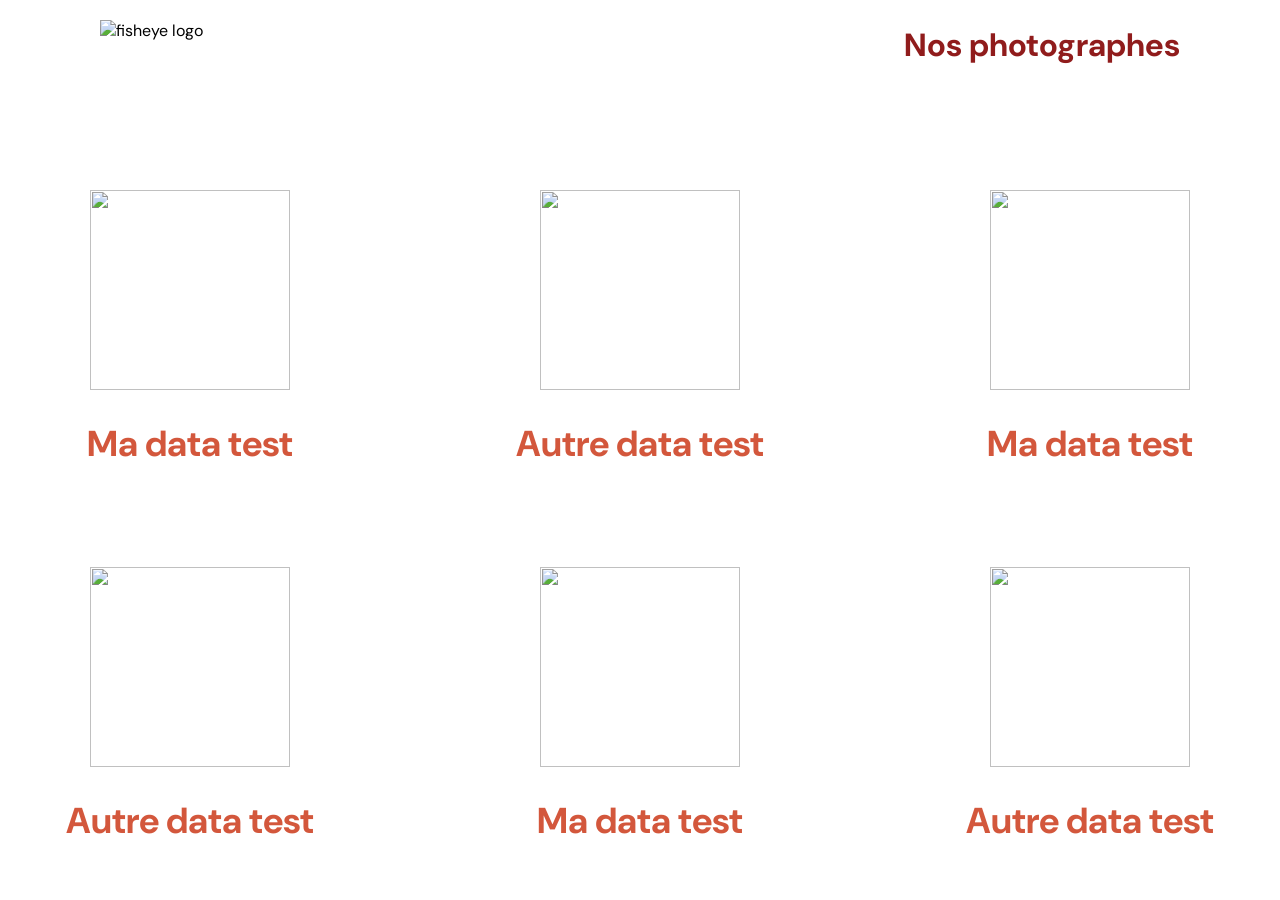
==== index.html @ 380f3cb3 "developp-initial-commit" ====
<!DOCTYPE html>
<html lang="fr">
  <head>
    <link href="css/style.css" rel="stylesheet" type="text/css" />
    <meta charset="utf-8">
    <link rel="icon" type="image/png" href="assets/favicon.png">
    <link href="https://fonts.googleapis.com/css?family=DM+Sans&display=swap" rel="stylesheet">
    <title>Fisheye</title>
  </head>
  <body>
    <header>
        <img src="assets/images/logo.png" class="logo" alt="fisheye logo"/>
        <h1>Nos photographes</h1>
    </header>
    <main id="main">
        <div class="photographer-section"></div>
    </main>
    <script src="scripts/templates/photographer.js"></script>
    <script src="scripts/pages/index.js"></script>
  </body>
</html>
---- css/style.css ----
@import url("photographer.css");

body {
    font-family: "DM Sans", sans-serif;
    margin: 0;
}


header {
    display: flex;
    flex-direction: row;
    justify-content: space-between;
    align-items: center;
    height: 90px;
}

h1 {
    color: #901C1C;
    margin-right: 100px;
}

.logo {
    height: 50px;
    margin-left: 100px;
}

.photographer-section {
    display: grid;
    grid-template-columns: 1fr 1fr 1fr;
    gap: 70px;
    margin-top: 100px;
}

.photographer-section article {
    justify-self: center;
    display: flex;
    justify-content: center;
    align-items: center;
    flex-direction: column;
}

.photographer-section article h2 {
    color: #D3573C;
    font-size: 36px;
}

.photographer-section article img {
    height: 200px;
    width: 200px;
}
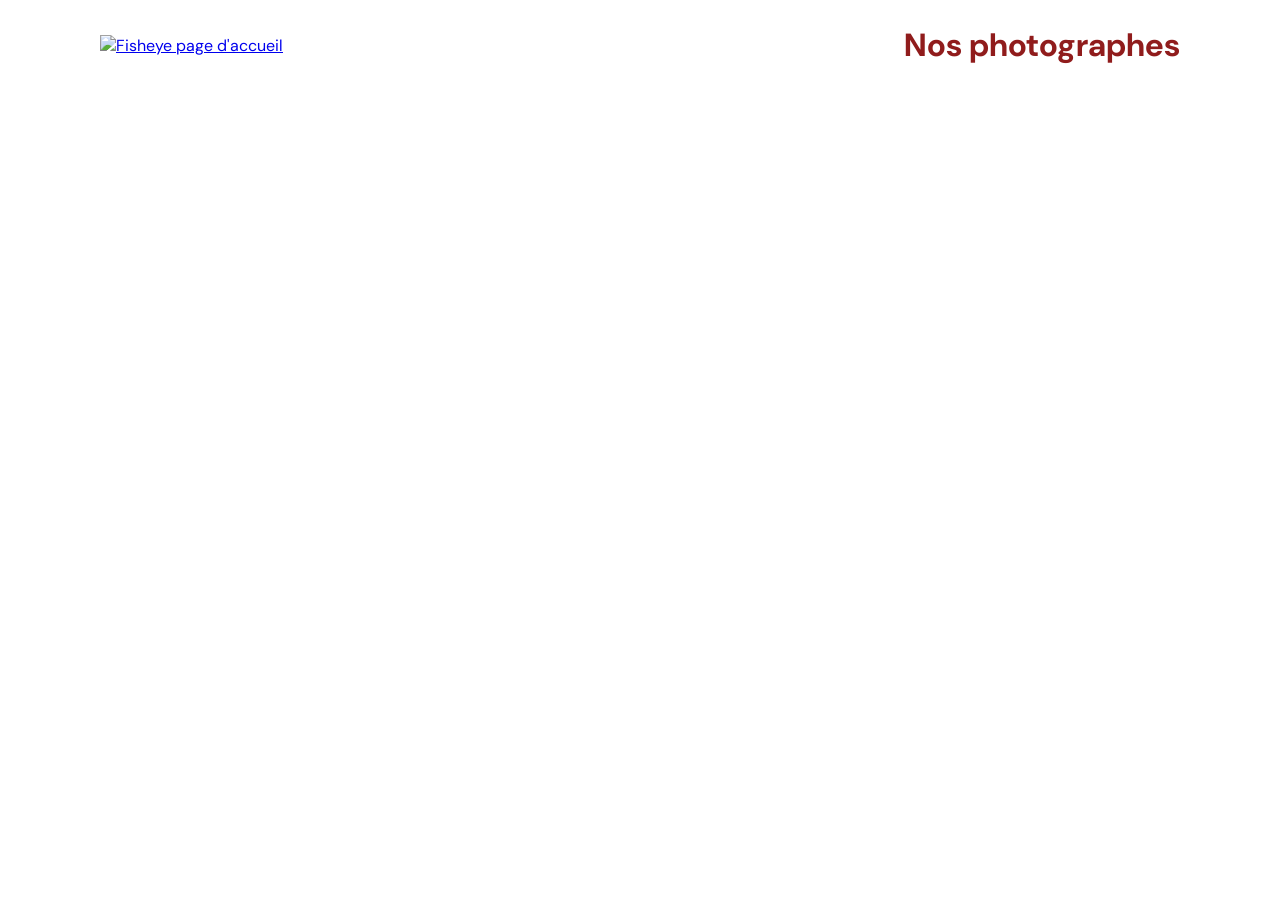
==== commit acb73baf: "feature-index-integration" ====
--- a/index.html
+++ b/index.html
@@ -8,11 +8,13 @@
     <title>Fisheye</title>
   </head>
   <body>
-    <header>
-        <img src="assets/images/logo.png" class="logo" alt="fisheye logo"/>
-        <h1>Nos photographes</h1>
+    <header role="banner">
+      <a href="index.html" role="link">
+      <img src="assets/images/logo.png" class="logo" alt="Fisheye page d'accueil"/>
+      </a>
+      <h1>Nos photographes</h1>
     </header>
-    <main id="main">
+    <main id="main" role="main">
         <div class="photographer-section"></div>
     </main>
     <script src="scripts/templates/photographer.js"></script>
--- a/css/style.css
+++ b/css/style.css
@@ -1,50 +1,172 @@
-@import url("photographer.css");
-
 body {
-    font-family: "DM Sans", sans-serif;
-    margin: 0;
+  font-family: "DM Sans", sans-serif;
+  margin: 0;
+  padding: 0;
+  font-style: normal;
 }
 
-
 header {
-    display: flex;
-    flex-direction: row;
-    justify-content: space-between;
-    align-items: center;
-    height: 90px;
+  display: flex;
+  flex-direction: row;
+  justify-content: space-between;
+  align-items: center;
+  height: 90px;
 }
 
 h1 {
-    color: #901C1C;
-    margin-right: 100px;
+  color: #901C1C;
+  margin-right: 100px;
 }
 
 .logo {
-    height: 50px;
-    margin-left: 100px;
+  height: 50px;
+  margin-left: 100px;
 }
 
 .photographer-section {
-    display: grid;
-    grid-template-columns: 1fr 1fr 1fr;
-    gap: 70px;
-    margin-top: 100px;
+  display: grid;
+  grid-template-columns: 1fr 1fr 1fr;
+  gap: 70px;
+  margin-top: 100px;
 }
 
-.photographer-section article {
-    justify-self: center;
-    display: flex;
-    justify-content: center;
-    align-items: center;
-    flex-direction: column;
+.photographer-section article a {
+  justify-self: center;
+  display: flex;
+  justify-content: center;
+  align-items: center;
+  flex-direction: column;
+  text-decoration: none;
+}
+.photographer-section article a h2 {
+  color: #D3573C;
+  font-size: 36px;
+  font-weight: 400;
+  margin-top: 16px;
+  margin-bottom: 5px;
+}
+.photographer-section article a .article__img--rounded {
+  height: 200px;
+  width: 200px;
+  border-radius: 50%;
+  box-shadow: 0 4px 12px rgba(0, 0, 0, 0.25);
+  overflow: clip;
+  display: flex;
+  justify-content: center;
+  position: relative;
+}
+.photographer-section article a .article__img {
+  height: 358px;
+  position: absolute;
+  top: -50px;
+  -o-object-fit: contain;
+     object-fit: contain;
+}
+.photographer-section article a .article__img--square {
+  height: 200px;
+  position: absolute;
+  top: 0px;
+  -o-object-fit: contain;
+     object-fit: contain;
 }
 
-.photographer-section article h2 {
-    color: #D3573C;
-    font-size: 36px;
+.article__info {
+  display: flex;
+  flex-direction: column;
+  align-items: center;
+  gap: 5px;
+}
+.article__info--location {
+  font-size: 15px;
+  color: #901C1C;
+  margin: 0;
+}
+.article__info--tagline {
+  font-size: 12px;
+  color: black;
+  margin: 0;
+}
+.article__info--price {
+  font-size: 11px;
+  color: #757575;
+  margin: 0;
 }
 
-.photographer-section article img {
-    height: 200px;
-    width: 200px;
-}+/****** page photographer ***********/
+#contact-modal {
+  display: none;
+}
+
+.photograph-header {
+  background-color: #FAFAFA;
+  height: 300px;
+  margin: 0 100px;
+}
+
+.contact-button {
+  font-size: 20px;
+  font-weight: bold;
+  color: white;
+  padding: 11px;
+  width: 170px;
+  height: 70px;
+  border: none;
+  background-color: #901C1C;
+  border-radius: 5px;
+  cursor: pointer;
+}
+
+/****** modal ***********/
+.modal {
+  border-radius: 5px;
+  background-color: #DB8876;
+  width: 50%;
+  display: flex;
+  flex-direction: column;
+  align-items: center;
+  justify-content: space-between;
+  padding: 35px;
+  margin: auto;
+}
+
+.modal header {
+  justify-content: space-between;
+  width: 100%;
+}
+
+.modal header img {
+  cursor: pointer;
+}
+
+.modal header h2 {
+  font-size: 64px;
+  font-weight: normal;
+  text-align: center;
+}
+
+form {
+  display: flex;
+  width: 100%;
+  flex-direction: column;
+  align-items: flex-start;
+}
+
+form label {
+  color: #312E2E;
+  font-size: 36px;
+}
+
+form div {
+  display: flex;
+  flex-direction: column;
+  width: 100%;
+  align-items: self-start;
+  margin-bottom: 26px;
+}
+
+form input {
+  width: 100%;
+  height: 68px;
+  border: none;
+  border-radius: 5px;
+}/*# sourceMappingURL=style.css.map */
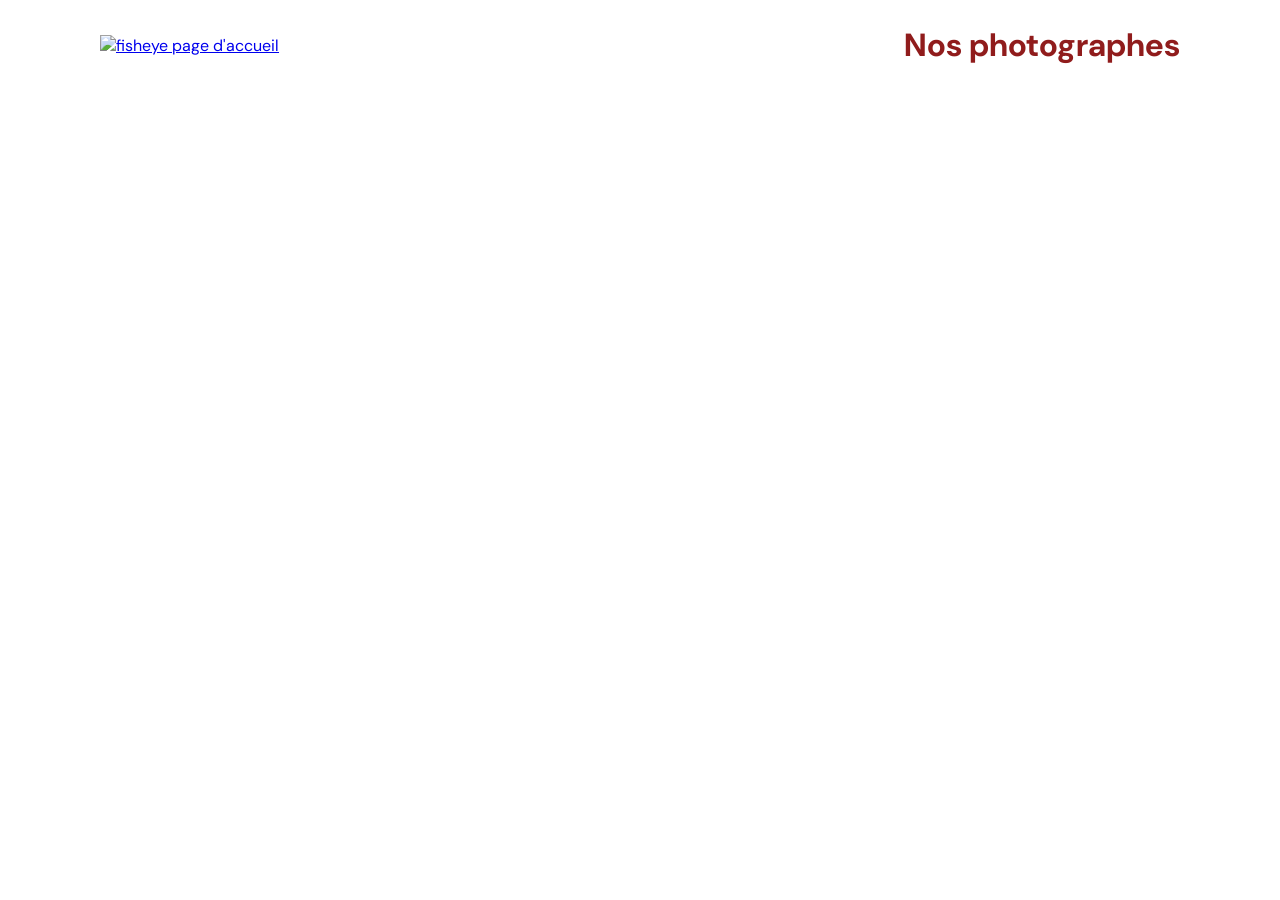
==== commit b4028452: "feature-link-index-photographer" ====
--- a/index.html
+++ b/index.html
@@ -8,16 +8,16 @@
     <title>Fisheye</title>
   </head>
   <body>
-    <header role="banner">
-      <a href="index.html" role="link">
-      <img src="assets/images/logo.png" class="logo" alt="Fisheye page d'accueil"/>
+    <header>
+      <a href="index.html">
+      <img src="assets/images/logo.png" class="logo" alt="fisheye page d'accueil"/>
       </a>
       <h1>Nos photographes</h1>
     </header>
-    <main id="main" role="main">
+    <main id="main">
         <div class="photographer-section"></div>
     </main>
-    <script src="scripts/templates/photographer.js"></script>
+    <script src="scripts/templates/photographer-card.js"></script>
     <script src="scripts/pages/index.js"></script>
   </body>
 </html>
--- a/css/style.css
+++ b/css/style.css
@@ -1,3 +1,24 @@
+/*.......Accessibility......*/
+/* Hide elements visually but keep them accessible to screen readers */
+.sr-only {
+  position: absolute;
+  width: 1px;
+  height: 1px;
+  padding: 0;
+  margin: -1px;
+  overflow: hidden;
+  clip: rect(0, 0, 0, 0);
+  border: 0;
+}
+
+:focus {
+  outline: 5px solid rgba(82, 214, 244, 0.5);
+  outline-offset: 4px;
+  border-radius: 15px;
+  background-color: #FAFAFA;
+}
+
+/*.......general......*/
 body {
   font-family: "DM Sans", sans-serif;
   margin: 0;
@@ -23,6 +44,7 @@
   margin-left: 100px;
 }
 
+/*.......Photographer section......*/
 .photographer-section {
   display: grid;
   grid-template-columns: 1fr 1fr 1fr;
@@ -40,7 +62,7 @@
 }
 .photographer-section article a h2 {
   color: #D3573C;
-  font-size: 36px;
+  font-size: 2.25em;
   font-weight: 400;
   margin-top: 16px;
   margin-bottom: 5px;
@@ -50,10 +72,12 @@
   width: 200px;
   border-radius: 50%;
   box-shadow: 0 4px 12px rgba(0, 0, 0, 0.25);
+  background: transparent;
   overflow: clip;
   display: flex;
   justify-content: center;
   position: relative;
+  box-sizing: content-box;
 }
 .photographer-section article a .article__img {
   height: 358px;
@@ -77,30 +101,64 @@
   gap: 5px;
 }
 .article__info--location {
-  font-size: 15px;
+  font-size: 1.06em;
   color: #901C1C;
   margin: 0;
 }
 .article__info--tagline {
-  font-size: 12px;
+  font-size: 0.75em;
   color: black;
   margin: 0;
 }
 .article__info--price {
-  font-size: 11px;
+  font-size: 0.69em;
   color: #757575;
   margin: 0;
 }
 
 /****** page photographer ***********/
+body {
+  font-family: "DM Sans", sans-serif;
+  margin: 0;
+  padding: 0;
+  font-style: normal;
+}
+
 #contact-modal {
   display: none;
 }
 
-.photograph-header {
+.header-photographer {
   background-color: #FAFAFA;
-  height: 300px;
+  height: 313px;
   margin: 0 100px;
+  display: flex;
+  flex-direction: row;
+  justify-content: space-between;
+  align-items: center;
+  padding: 0 50px;
+}
+.header-photographer__section-info {
+  display: flex;
+  flex-direction: column;
+  gap: 1em;
+}
+.header-photographer__section-info--title {
+  color: #D3573C;
+  font-size: 4em;
+  font-weight: 400;
+  margin-top: -15%;
+  margin-bottom: -5%;
+}
+.header-photographer__section-info--location {
+  font-size: 1.5em;
+  color: #901C1C;
+  margin: 0;
+}
+.header-photographer__section-info--tagline {
+  font-size: 1.125em;
+  color: black;
+  margin: 0;
 }
 
 .contact-button {
@@ -116,6 +174,34 @@
   cursor: pointer;
 }
 
+.article__img--rounded {
+  height: 200px;
+  width: 200px;
+  border-radius: 50%;
+  box-shadow: 0 4px 12px rgba(0, 0, 0, 0.25);
+  background: transparent;
+  overflow: clip;
+  display: flex;
+  justify-content: center;
+  position: relative;
+  box-sizing: content-box;
+}
+
+.article__img {
+  height: 358px;
+  position: absolute;
+  top: -50px;
+  -o-object-fit: contain;
+     object-fit: contain;
+}
+.article__img--square {
+  height: 200px;
+  position: absolute;
+  top: 0px;
+  -o-object-fit: contain;
+     object-fit: contain;
+}
+
 /****** modal ***********/
 .modal {
   border-radius: 5px;
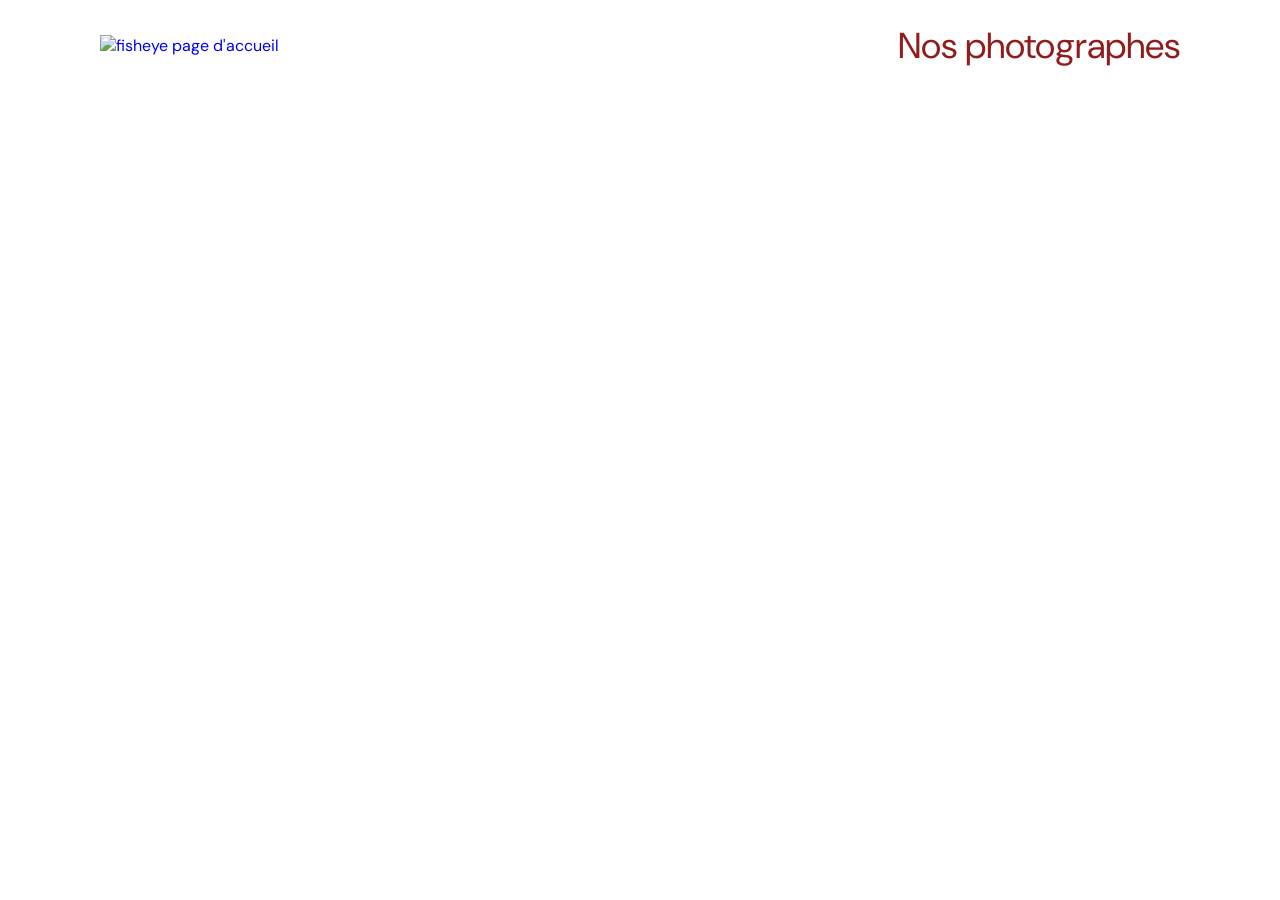
==== commit 81b9d56b: "fix-accessibility-validators" ====
--- a/index.html
+++ b/index.html
@@ -12,7 +12,7 @@
       <a href="index.html">
       <img src="assets/images/logo.png" class="logo" alt="fisheye page d'accueil"/>
       </a>
-      <h1>Nos photographes</h1>
+      <h1 class="header-title">Nos photographes</h1>
     </header>
     <main id="main">
         <div class="photographer-section"></div>
--- a/css/style.css
+++ b/css/style.css
@@ -1,3 +1,9 @@
+* {
+  box-sizing: border-box;
+  margin: 0;
+  padding: 0;
+}
+
 /*.......Accessibility......*/
 /* Hide elements visually but keep them accessible to screen readers */
 .sr-only {
@@ -26,6 +32,10 @@
   font-style: normal;
 }
 
+a {
+  text-decoration: none;
+}
+
 header {
   display: flex;
   flex-direction: row;
@@ -34,7 +44,9 @@
   height: 90px;
 }
 
-h1 {
+.header-title {
+  font-size: 2.25em;
+  font-weight: 400;
   color: #901C1C;
   margin-right: 100px;
 }
@@ -60,12 +72,13 @@
   flex-direction: column;
   text-decoration: none;
 }
-.photographer-section article a h2 {
+.photographer-section article a .article__title {
   color: #D3573C;
   font-size: 2.25em;
   font-weight: 400;
   margin-top: 16px;
   margin-bottom: 5px;
+  white-space: nowrap;
 }
 .photographer-section article a .article__img--rounded {
   height: 200px;
@@ -119,19 +132,22 @@
 /****** page photographer ***********/
 body {
   font-family: "DM Sans", sans-serif;
-  margin: 0;
-  padding: 0;
   font-style: normal;
+  height: auto;
+}
+
+#main {
+  margin: 0 100px;
 }
 
 #contact-modal {
   display: none;
+  background-color: #DB8876;
 }
 
 .header-photographer {
   background-color: #FAFAFA;
   height: 313px;
-  margin: 0 100px;
   display: flex;
   flex-direction: row;
   justify-content: space-between;
@@ -141,28 +157,24 @@
 .header-photographer__section-info {
   display: flex;
   flex-direction: column;
-  gap: 1em;
+  gap: 1.2em;
 }
 .header-photographer__section-info--title {
   color: #D3573C;
   font-size: 4em;
   font-weight: 400;
-  margin-top: -15%;
-  margin-bottom: -5%;
 }
 .header-photographer__section-info--location {
   font-size: 1.5em;
   color: #901C1C;
-  margin: 0;
 }
 .header-photographer__section-info--tagline {
   font-size: 1.125em;
   color: black;
-  margin: 0;
 }
 
 .contact-button {
-  font-size: 20px;
+  font-size: 1.25em;
   font-weight: bold;
   color: white;
   padding: 11px;
@@ -202,6 +214,105 @@
      object-fit: contain;
 }
 
+.filter-section {
+  padding-top: 1em;
+}
+
+.filter-label {
+  font-size: 1.125em;
+  font-weight: 700;
+}
+
+.filter-select {
+  width: 170px;
+  background-color: #901C1C;
+  padding: 20px;
+  border: 2px solid transparent;
+  border-radius: 5px;
+  font-size: 1.125em;
+  font-weight: 700;
+  color: white;
+  margin-left: 1em;
+}
+.filter-select__option {
+  cursor: pointer;
+}
+.filter-select__option__option-container {
+  border: 2px solid white;
+}
+
+.section-medias {
+  display: flex;
+  justify-content: space-between;
+  align-items: flex-start;
+  flex-wrap: wrap;
+  row-gap: 1rem;
+  padding-top: 1rem;
+  padding-bottom: 66px;
+}
+
+.article-media {
+  display: flex;
+  flex-direction: column;
+  gap: 0;
+  width: 350px;
+  height: 351px;
+  border-radius: 16px;
+  box-sizing: border-box;
+  overflow: hidden;
+}
+.article-media__img, .article-media__vid {
+  width: 350px;
+  height: 300px;
+  -o-object-fit: cover;
+     object-fit: cover;
+}
+.article-media__content {
+  display: flex;
+  justify-content: space-between;
+  align-items: center;
+  height: 50px;
+  padding: 5px 0;
+}
+.article-media__content--title {
+  padding: 0;
+  margin: 0;
+  font-size: 1.4em;
+  font-weight: 400;
+  color: #901C1C;
+}
+.article-media__content--likes {
+  display: flex;
+  gap: 1em;
+}
+.article-media__content--likes-h3 {
+  font-size: 1.5rem;
+  font-weight: 500;
+  color: #901C1C;
+}
+
+.price-section {
+  position: fixed;
+  right: 100px;
+  bottom: 0;
+  display: flex;
+  justify-content: space-between;
+  width: 376px;
+  height: 50px;
+  border-radius: 5px 5px 0 0;
+  background-color: #DB8876;
+  padding: 8px 16px;
+  font-size: 1.25em;
+  font-weight: 500;
+  align-items: center;
+  box-sizing: border-box;
+}
+.price-section__content--likes {
+  display: flex;
+  flex-direction: flex row;
+  gap: 0.5em;
+}
+
 /****** modal ***********/
 .modal {
   border-radius: 5px;
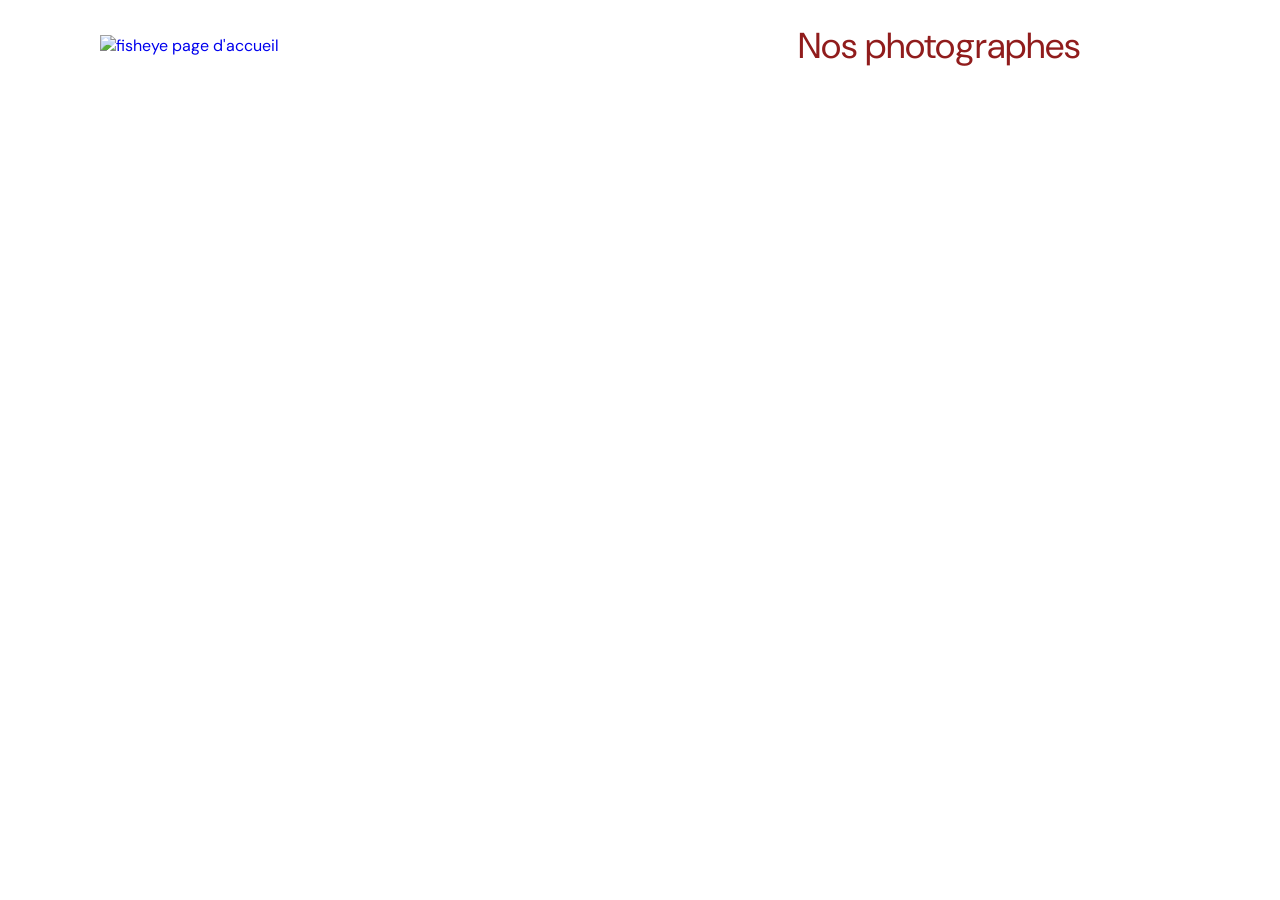
==== commit 8b150573: "fix format files and setupLightboxEventListeners" ====
--- a/index.html
+++ b/index.html
@@ -2,20 +2,27 @@
 <html lang="fr">
   <head>
     <link href="css/style.css" rel="stylesheet" type="text/css" />
-    <meta charset="utf-8">
-    <link rel="icon" type="image/png" href="assets/favicon.png">
-    <link href="https://fonts.googleapis.com/css?family=DM+Sans&display=swap" rel="stylesheet">
+    <meta charset="utf-8" />
+    <link rel="icon" type="image/png" href="assets/favicon.png" />
+    <link
+      href="https://fonts.googleapis.com/css?family=DM+Sans&display=swap"
+      rel="stylesheet"
+    />
     <title>Fisheye</title>
   </head>
   <body>
     <header>
       <a href="index.html">
-      <img src="assets/images/logo.png" class="logo" alt="fisheye page d'accueil"/>
+        <img
+          src="assets/images/logo.png"
+          class="logo"
+          alt="fisheye page d'accueil"
+        />
       </a>
       <h1 class="header-title">Nos photographes</h1>
     </header>
     <main id="main">
-        <div class="photographer-section"></div>
+      <div class="photographer-section"></div>
     </main>
     <script src="scripts/templates/photographer-card.js"></script>
     <script src="scripts/pages/index.js"></script>
--- a/css/style.css
+++ b/css/style.css
@@ -134,15 +134,17 @@
   font-family: "DM Sans", sans-serif;
   font-style: normal;
   height: auto;
-}
-
-#main {
   margin: 0 100px;
 }
 
-#contact-modal {
-  display: none;
-  background-color: #DB8876;
+nav {
+  display: flex;
+  height: 90px;
+  align-items: center;
+}
+
+.logo {
+  margin-left: 0;
 }
 
 .header-photographer {
@@ -173,17 +175,24 @@
   color: black;
 }
 
-.contact-button {
-  font-size: 1.25em;
-  font-weight: bold;
+.brown-button {
+  font-size: 1.15em;
+  font-weight: 700;
   color: white;
   padding: 11px;
   width: 170px;
   height: 70px;
+  background-color: #901C1C;
+  border-radius: 5px;
   border: none;
-  background-color: #901C1C;
-  border-radius: 5px;
-  cursor: pointer;
+  cursor: pointer;
+}
+.brown-button:hover, .brown-button:focus {
+  background-color: #db8876;
+  color: black;
+}
+.brown-button:hover.submit, .brown-button:focus.submit {
+  border: 2px solid white;
 }
 
 .article__img--rounded {
@@ -214,39 +223,112 @@
      object-fit: contain;
 }
 
-.filter-section {
-  padding-top: 1em;
+.section-filter {
+  display: flex;
+  flex-direction: row;
+  margin-top: 1em;
+}
+
+#filter-opened, #filter-closed {
+  height: 9.88px;
+  width: 16px;
+  position: absolute;
+  top: 30px;
+  right: 15px;
+}
+
+#filter-opened {
+  display: none;
+}
+
+.filter-select {
+  cursor: pointer;
+  position: relative;
+  background-color: #901C1C;
+  color: white;
+  width: 170px;
+  height: 70px;
+  display: flex;
+  align-items: center;
+  font-size: 1.125em;
+  font-weight: 900;
+  border-radius: 5px;
+}
+.filter-select:hover, .filter-select:focus {
+  border-radius: 5px;
+  color: black;
+  background-color: #db8876;
+  outline: none;
+  outline-offset: 0px;
 }
 
 .filter-label {
+  display: flex;
+  align-items: center;
+  margin-right: 10px;
   font-size: 1.125em;
   font-weight: 700;
 }
 
-.filter-select {
+.filter-option-list {
+  display: none;
+  list-style-type: none;
+  padding: 0;
+  margin: 0;
+  color: white;
+  background-color: #901C1C;
+  height: 210px;
+  position: absolute;
+  top: 0;
+  left: 0;
+  border-radius: 5px;
   width: 170px;
-  background-color: #901C1C;
-  padding: 20px;
-  border: 2px solid transparent;
-  border-radius: 5px;
-  font-size: 1.125em;
-  font-weight: 700;
-  color: white;
-  margin-left: 1em;
-}
-.filter-select__option {
-  cursor: pointer;
-}
-.filter-select__option__option-container {
-  border: 2px solid white;
+}
+
+.filter-interline {
+  margin: 0 10px;
+  height: 1px;
+  width: 150px;
+  background-color: white;
+}
+
+.filter-option-list li {
+  width: 170px;
+  height: 70px;
+  display: flex;
+  align-items: center;
+  padding: 8px 20px;
+  cursor: pointer;
+}
+.filter-option-list li:hover, .filter-option-list li:focus {
+  color: black;
+  background-color: #db8876;
+  outline: none;
+  outline-offset: 0px;
+  border-radius: 0px;
+}
+
+#filter {
+  width: 170px;
+  height: 70px;
+  display: flex;
+  align-items: center;
+  cursor: pointer;
+  padding: 8px 20px;
+}
+#filter:hover, #filter:focus {
+  color: black;
+  border-radius: 5px;
+  background-color: #db8876;
 }
 
 .section-medias {
   display: flex;
-  justify-content: space-between;
-  align-items: flex-start;
+  justify-content: flex-start;
   flex-wrap: wrap;
-  row-gap: 1rem;
+  -moz-column-gap: 9vw;
+       column-gap: 9vw;
+  row-gap: 2vh;
   padding-top: 1rem;
   padding-bottom: 66px;
 }
@@ -275,15 +357,17 @@
   padding: 5px 0;
 }
 .article-media__content--title {
-  padding: 0;
+  padding: 5px;
   margin: 0;
-  font-size: 1.4em;
+  font-size: 1.35em;
   font-weight: 400;
   color: #901C1C;
 }
 .article-media__content--likes {
   display: flex;
+  cursor: pointer;
   gap: 1em;
+  padding-right: 9px;
 }
 .article-media__content--likes-h3 {
   font-size: 1.5rem;
@@ -291,7 +375,7 @@
   color: #901C1C;
 }
 
-.price-section {
+.section-price {
   position: fixed;
   right: 100px;
   bottom: 0;
@@ -300,57 +384,84 @@
   width: 376px;
   height: 50px;
   border-radius: 5px 5px 0 0;
-  background-color: #DB8876;
+  background-color: #db8876;
   padding: 8px 16px;
   font-size: 1.25em;
   font-weight: 500;
   align-items: center;
   box-sizing: border-box;
 }
-.price-section__content--likes {
-  display: flex;
-  flex-direction: flex row;
+.section-price__content--likes {
+  display: flex;
   gap: 0.5em;
 }
 
 /****** modal ***********/
+/********* DISPLAY MODAL *************/
+#contact-modal {
+  display: none;
+  position: absolute;
+  left: 33%;
+  top: 50px;
+  background-color: #db8876;
+  width: 669px;
+  height: 900px;
+  border-radius: 5px;
+  z-index: 1;
+}
+
 .modal {
-  border-radius: 5px;
-  background-color: #DB8876;
-  width: 50%;
+  position: relative;
+  border-radius: 5px;
+  background-color: #db8876;
+  width: 100%;
   display: flex;
   flex-direction: column;
-  align-items: center;
   justify-content: space-between;
-  padding: 35px;
+  padding: 20px 35px;
   margin: auto;
 }
 
-.modal header {
+.close-button {
+  position: absolute;
+  top: 35px;
+  right: 35px;
+  cursor: pointer;
+}
+.close-button:hover, .close-button:active {
+  scale: 0.95;
+}
+.close-button:focus {
+  outline: 5px solid rgba(82, 214, 244, 0.5);
+  outline-offset: 4px;
+  border-radius: 15px;
+  background-color: transparent;
+}
+
+.modal h2, .modal h3 {
   justify-content: space-between;
   width: 100%;
+  font-size: 4em;
+  font-weight: 400;
 }
 
 .modal header img {
   cursor: pointer;
 }
 
-.modal header h2 {
-  font-size: 64px;
-  font-weight: normal;
-  text-align: center;
-}
-
+/********* MODAL FROM *************/
 form {
   display: flex;
   width: 100%;
   flex-direction: column;
   align-items: flex-start;
+  margin-top: 26px;
 }
 
 form label {
   color: #312E2E;
   font-size: 36px;
+  margin-bottom: 5px;
 }
 
 form div {
@@ -366,4 +477,133 @@
   height: 68px;
   border: none;
   border-radius: 5px;
+  font-size: 1.5em;
+  padding: 10px;
+}
+
+form .message {
+  width: 100%;
+  height: 170px;
+  border: none;
+  border-radius: 5px;
+  font-size: 1.5em;
+  white-space: normal;
+  overflow-y: scroll;
+  padding: 10px;
+}
+
+.submit:hover {
+  border: 2px solid white;
+}
+.submit:focus {
+  border: 2px solid white;
+}
+
+/********* VALIDATION MODAL *************/
+.formData[data-error]::after {
+  content: attr(data-error);
+  font-size: 1.5em;
+  color: #901C1C;
+  display: block;
+  margin-top: 20px;
+  margin-bottom: 7px;
+  text-align: right;
+  line-height: 0.3;
+  opacity: 0;
+  transition: 0.3s;
+}
+
+.formData[data-error-visible=true]::after {
+  opacity: 1;
+}
+
+.formData[data-error-visible=true] .text-control {
+  border: 3px solid #901C1C;
+}
+
+/****** lightbox ***********/
+/********* DISPLAY LIGHTBOX *************/
+#lightbox {
+  display: none;
+  position: absolute;
+  left: 99px;
+  top: 10px;
+  background-color: rgba(255, 255, 255, 0.5);
+  width: 65vw;
+  height: 94vh;
+}
+
+.lightbox-content {
+  position: relative;
+  border-radius: 5px;
+  background-color: rgba(255, 255, 255, 0.5);
+  width: 100%;
+  height: 100%;
+  display: flex;
+  align-content: center;
+  justify-content: space-between;
+  padding: 20px 35px;
+  margin: auto;
+}
+
+.lightbox__close-button {
+  position: absolute;
+  top: 20px;
+  left: 58.5vw;
+  scale: 0.7;
+  padding: 0.5%;
+  cursor: pointer;
+}
+.lightbox__close-button:hover, .lightbox__close-button:active {
+  scale: 0.6;
+}
+.lightbox__close-button:focus {
+  outline: 5px solid rgba(82, 214, 244, 0.5);
+  outline-offset: 4px;
+  border-radius: 15px;
+  background-color: transparent;
+}
+
+.previous,
+.next {
+  width: 4vw;
+  height: 4.4vh;
+  margin-top: 40vh;
+  margin-left: 2%;
+  margin-right: 2%;
+}
+
+.carousel {
+  display: flex;
+  height: 100%;
+  overflow: hidden;
+}
+.carousel-item {
+  display: none;
+  height: 100%;
+}
+
+.carousel-item__content {
+  height: 100%;
+}
+
+.carousel-item__img {
+  width: 54.7vw;
+  height: 82.5vh;
+  -o-object-fit: cover;
+     object-fit: cover;
+}
+
+.carousel-item__vid {
+  width: 45vw;
+  height: 82.5vh;
+  -o-object-fit: cover;
+     object-fit: cover;
+}
+
+#carousel-item__img--description, #carousel-item__vid--description {
+  font-size: 1.5em;
+  font-weight: 400;
+  padding: 10px 0px;
+  color: #901C1C;
 }/*# sourceMappingURL=style.css.map */
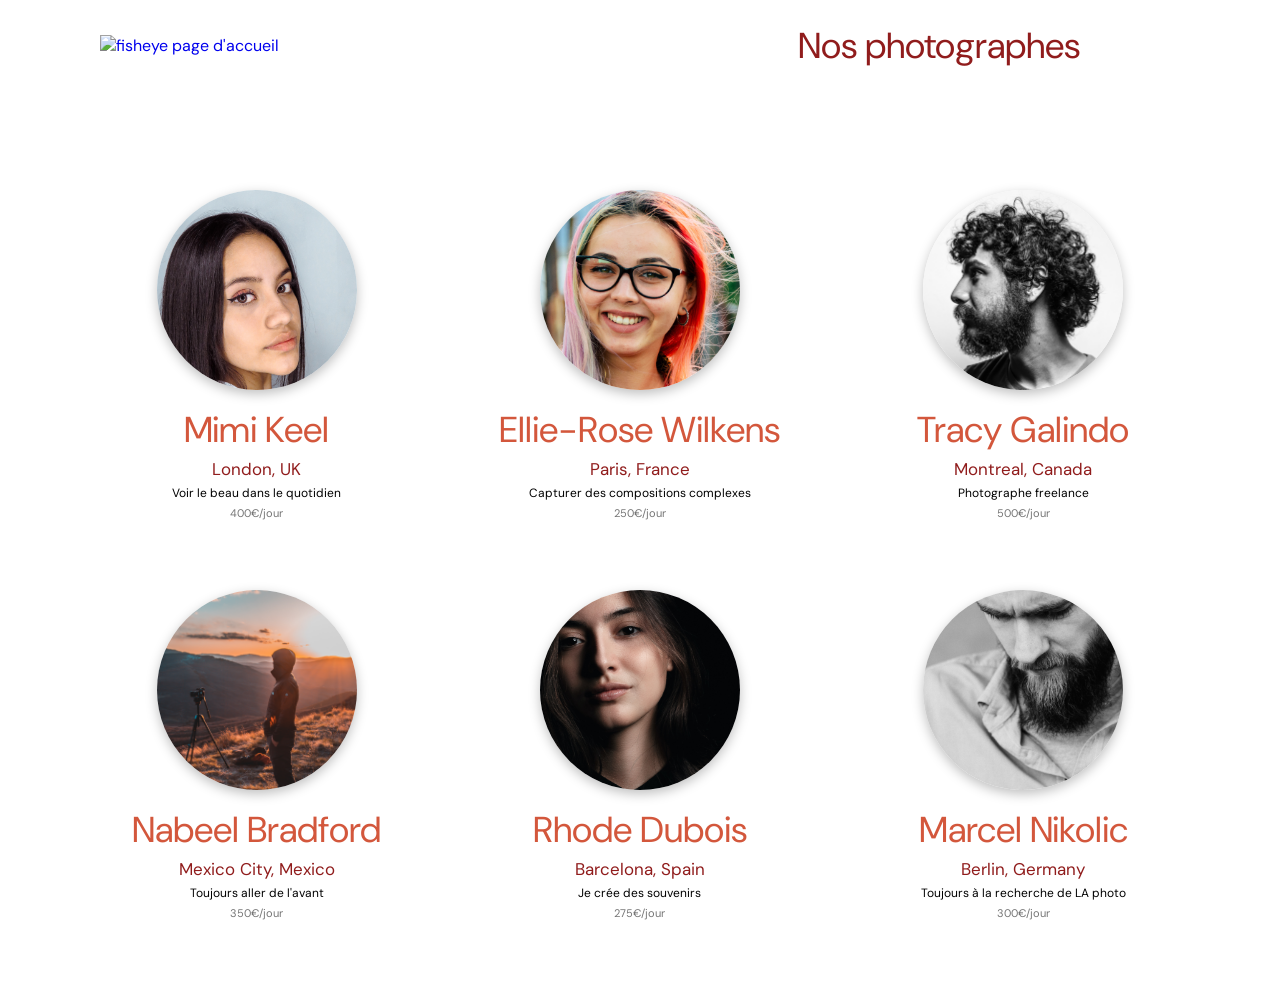
==== commit c4731a95: "fix css margins" ====
--- a/index.html
+++ b/index.html
@@ -3,6 +3,7 @@
   <head>
     <link href="css/style.css" rel="stylesheet" type="text/css" />
     <meta charset="utf-8" />
+    <meta name="viewport" content="width=device-width, initial-scale=1.0">
     <link rel="icon" type="image/png" href="assets/favicon.png" />
     <link
       href="https://fonts.googleapis.com/css?family=DM+Sans&display=swap"
--- a/css/style.css
+++ b/css/style.css
@@ -56,6 +56,10 @@
   margin-left: 100px;
 }
 
+#main {
+  margin-bottom: 70px;
+}
+
 /*.......Photographer section......*/
 .photographer-section {
   display: grid;
@@ -145,6 +149,10 @@
 
 .logo {
   margin-left: 0;
+}
+
+#main-photographer {
+  height: 1090px;
 }
 
 .header-photographer {
@@ -326,8 +334,8 @@
   display: flex;
   justify-content: flex-start;
   flex-wrap: wrap;
-  -moz-column-gap: 9vw;
-       column-gap: 9vw;
+  -moz-column-gap: 6.5vw;
+       column-gap: 6.5vw;
   row-gap: 2vh;
   padding-top: 1rem;
   padding-bottom: 66px;
@@ -348,6 +356,8 @@
   height: 300px;
   -o-object-fit: cover;
      object-fit: cover;
+  -o-object-position: center 35%;
+     object-position: center 35%;
 }
 .article-media__content {
   display: flex;
@@ -401,7 +411,7 @@
 #contact-modal {
   display: none;
   position: absolute;
-  left: 33%;
+  left: 28%;
   top: 50px;
   background-color: #db8876;
   width: 669px;
@@ -526,11 +536,11 @@
 #lightbox {
   display: none;
   position: absolute;
-  left: 99px;
+  left: 252px;
   top: 10px;
   background-color: rgba(255, 255, 255, 0.5);
   width: 65vw;
-  height: 94vh;
+  height: 100vh;
 }
 
 .lightbox-content {
@@ -589,19 +599,24 @@
 
 .carousel-item__img {
   width: 54.7vw;
-  height: 82.5vh;
+  height: 56.5vh;
   -o-object-fit: cover;
      object-fit: cover;
+  -o-object-position: center 30%;
+     object-position: center 30%;
 }
 
 .carousel-item__vid {
-  width: 45vw;
-  height: 82.5vh;
+  width: 54.7vw;
+  height: 56.5vh;
   -o-object-fit: cover;
      object-fit: cover;
-}
-
-#carousel-item__img--description, #carousel-item__vid--description {
+  -o-object-position: center 30%;
+     object-position: center 30%;
+}
+
+#carousel-item__img--description,
+#carousel-item__vid--description {
   font-size: 1.5em;
   font-weight: 400;
   padding: 10px 0px;
